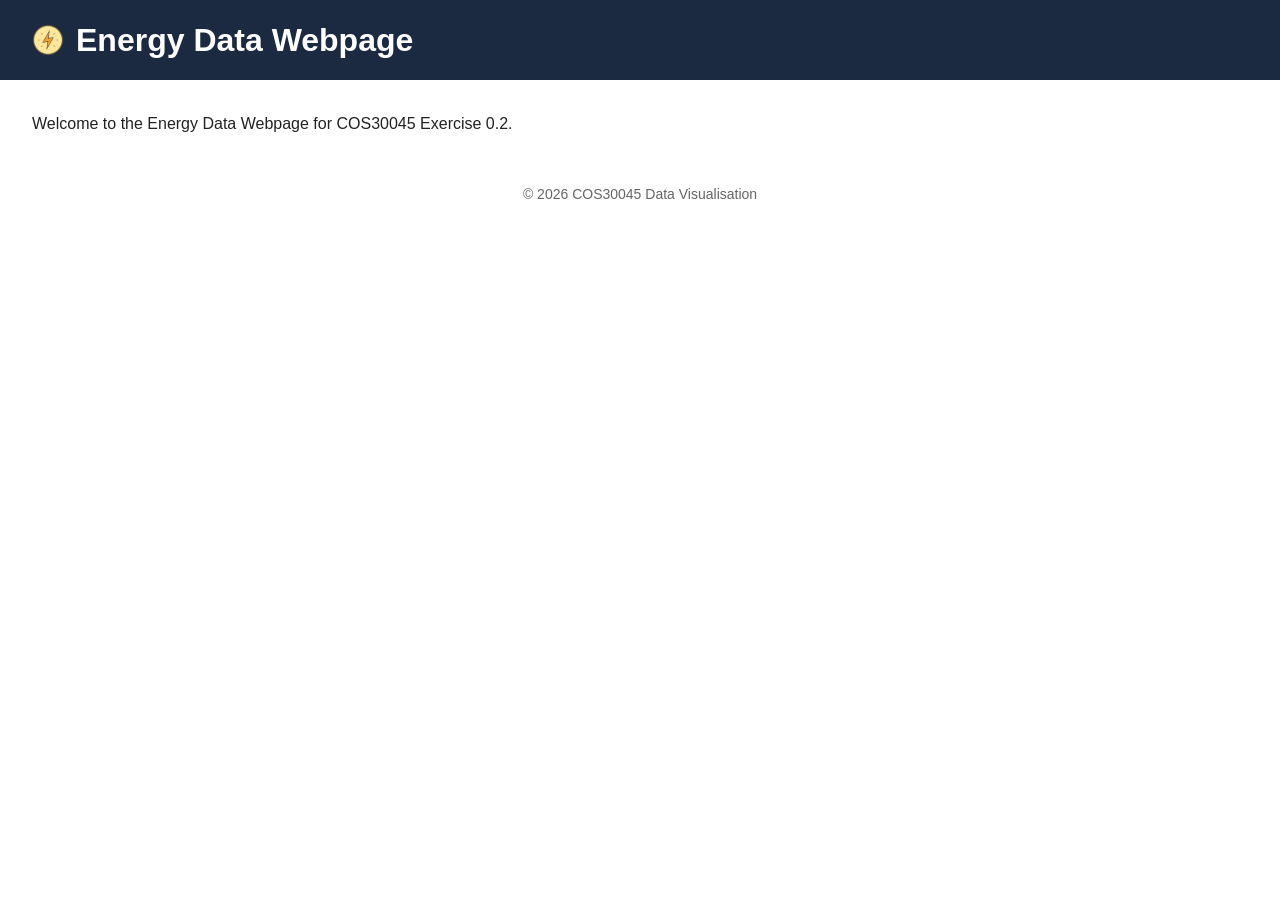
==== Exercise 0.2/energy-webpage-v1/index.html @ 3f9da539 "Creating basic structure Added basic structure to the project." ====
<!DOCTYPE html>
<html lang="en">
<head>
  <meta charset="UTF-8" />
  <meta name="viewport" content="width=device-width, initial-scale=1.0" />
  <title>Energy Data Webpage</title>
  <link rel="icon" type="image/png" href="images/PowerIcon.png" />
  <link rel="stylesheet" href="css/styles.css" />
</head>
<body>
  <header>
    <img src="images/PowerIcon.png" alt="Power Icon" class="logo" />
    <h1>Energy Data Webpage</h1>
  </header>

  <main>
    <p>Welcome to the Energy Data Webpage for COS30045 Exercise 0.2.</p>
  </main>

  <footer>
    <p>&copy; 2026 COS30045 Data Visualisation</p>
  </footer>

  <script src="js/scripts.js"></script>
</body>
</html>
---- Exercise 0.2/energy-webpage-v1/css/styles.css ----
* {
  box-sizing: border-box;
  margin: 0;
  padding: 0;
}

body {
  font-family: Arial, Helvetica, sans-serif;
  color: #222;
  line-height: 1.5;
}

header {
  display: flex;
  align-items: center;
  gap: 0.75rem;
  padding: 1rem 2rem;
  background-color: #1b2a41;
  color: #fff;
}

header .logo {
  width: 32px;
  height: 32px;
}

main {
  padding: 2rem;
}

footer {
  padding: 1rem 2rem;
  text-align: center;
  color: #666;
  font-size: 0.875rem;
}
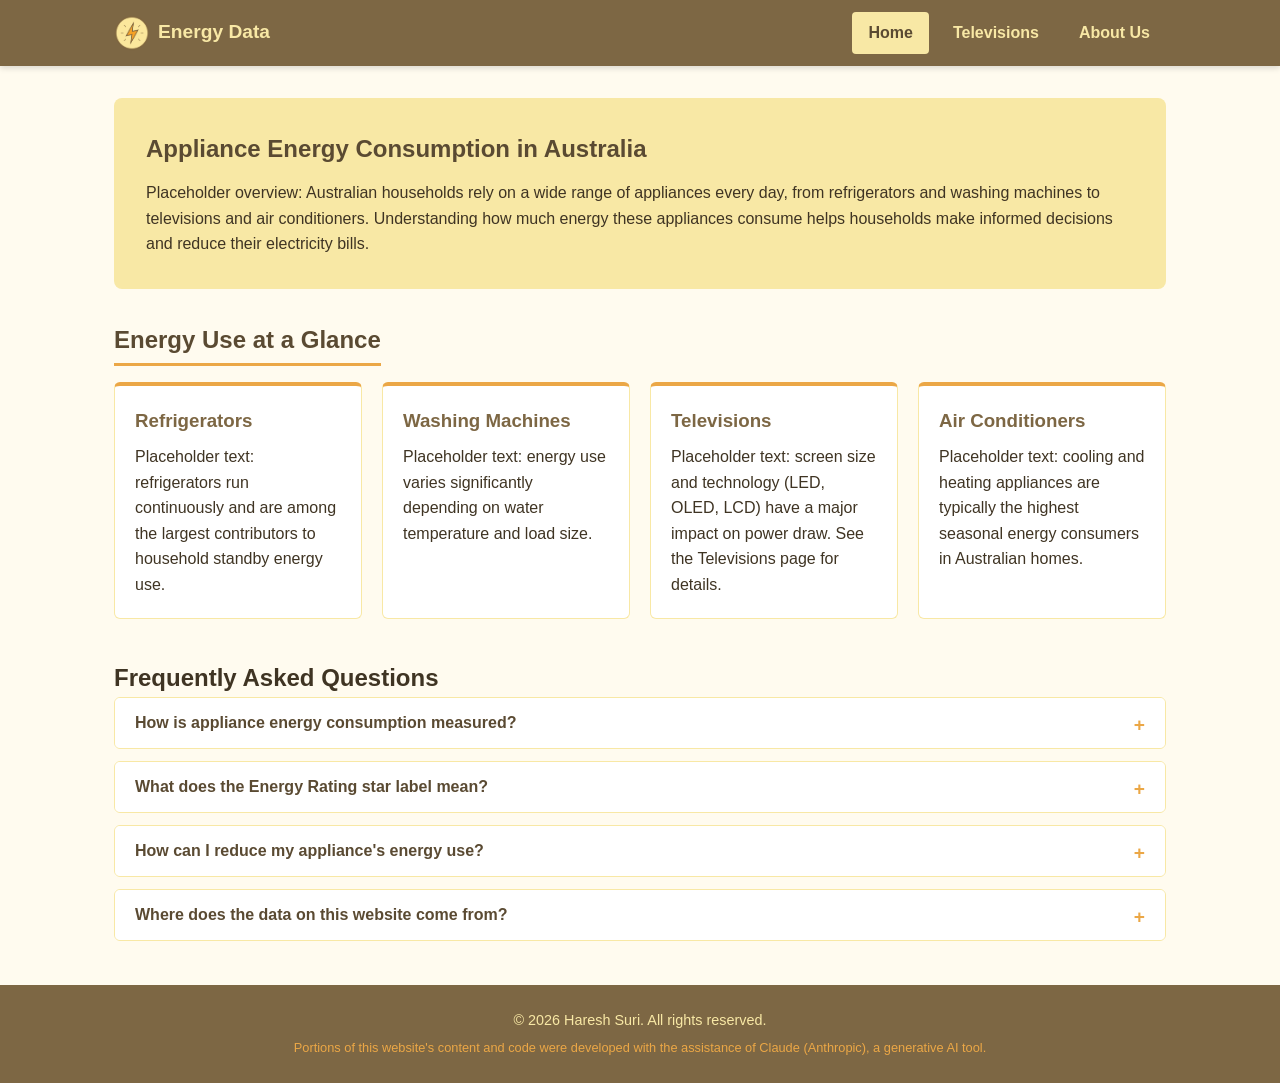
==== commit 13b4a73d: "Created Index Page Created the main landing page for the website using the logo and setup to redirec" ====
--- a/Exercise 0.2/energy-webpage-v1/index.html
+++ b/Exercise 0.2/energy-webpage-v1/index.html
@@ -3,22 +3,106 @@
 <head>
   <meta charset="UTF-8" />
   <meta name="viewport" content="width=device-width, initial-scale=1.0" />
-  <title>Energy Data Webpage</title>
+  <title>Home | Energy Data Webpage</title>
   <link rel="icon" type="image/png" href="images/PowerIcon.png" />
   <link rel="stylesheet" href="css/styles.css" />
 </head>
 <body>
-  <header>
-    <img src="images/PowerIcon.png" alt="Power Icon" class="logo" />
-    <h1>Energy Data Webpage</h1>
+  <header class="site-header">
+    <nav class="navbar">
+      <a href="index.html" class="brand">
+        <img src="images/PowerIcon.png" alt="Energy Data logo" class="logo" />
+        <span class="brand-name">Energy Data</span>
+      </a>
+      <ul class="nav-links">
+        <li><a href="index.html" class="active" aria-current="page">Home</a></li>
+        <li><a href="televisions.html">Televisions</a></li>
+        <li><a href="about.html">About Us</a></li>
+      </ul>
+    </nav>
   </header>
 
   <main>
-    <p>Welcome to the Energy Data Webpage for COS30045 Exercise 0.2.</p>
+    <section class="hero">
+      <h1>Appliance Energy Consumption in Australia</h1>
+      <p>
+        Placeholder overview: Australian households rely on a wide range of appliances every day,
+        from refrigerators and washing machines to televisions and air conditioners. Understanding
+        how much energy these appliances consume helps households make informed decisions and
+        reduce their electricity bills.
+      </p>
+    </section>
+
+    <section class="content-block">
+      <h2>Energy Use at a Glance</h2>
+      <div class="card-grid">
+        <article class="card">
+          <h3>Refrigerators</h3>
+          <p>Placeholder text: refrigerators run continuously and are among the largest contributors to household standby energy use.</p>
+        </article>
+        <article class="card">
+          <h3>Washing Machines</h3>
+          <p>Placeholder text: energy use varies significantly depending on water temperature and load size.</p>
+        </article>
+        <article class="card">
+          <h3>Televisions</h3>
+          <p>Placeholder text: screen size and technology (LED, OLED, LCD) have a major impact on power draw. See the Televisions page for details.</p>
+        </article>
+        <article class="card">
+          <h3>Air Conditioners</h3>
+          <p>Placeholder text: cooling and heating appliances are typically the highest seasonal energy consumers in Australian homes.</p>
+        </article>
+      </div>
+    </section>
+
+    <section class="faq" aria-labelledby="faq-heading">
+      <h2 id="faq-heading">Frequently Asked Questions</h2>
+
+      <div class="faq-item">
+        <button class="faq-question" aria-expanded="false">
+          How is appliance energy consumption measured?
+        </button>
+        <div class="faq-answer" hidden>
+          <p>Placeholder answer: energy consumption is typically measured in kilowatt-hours (kWh) over a
+          given period, based on an appliance's power rating and usage time.</p>
+        </div>
+      </div>
+
+      <div class="faq-item">
+        <button class="faq-question" aria-expanded="false">
+          What does the Energy Rating star label mean?
+        </button>
+        <div class="faq-answer" hidden>
+          <p>Placeholder answer: the star rating compares the energy efficiency of similar appliances,
+          with more stars indicating lower energy use for a comparable size and feature set.</p>
+        </div>
+      </div>
+
+      <div class="faq-item">
+        <button class="faq-question" aria-expanded="false">
+          How can I reduce my appliance's energy use?
+        </button>
+        <div class="faq-answer" hidden>
+          <p>Placeholder answer: simple steps include switching off standby power, choosing efficient
+          settings, and replacing old appliances with higher star-rated models.</p>
+        </div>
+      </div>
+
+      <div class="faq-item">
+        <button class="faq-question" aria-expanded="false">
+          Where does the data on this website come from?
+        </button>
+        <div class="faq-answer" hidden>
+          <p>Placeholder answer: figures shown on this site are placeholder values for the purposes of
+          this exercise and will later be replaced with real Australian energy market data.</p>
+        </div>
+      </div>
+    </section>
   </main>
 
-  <footer>
-    <p>&copy; 2026 COS30045 Data Visualisation</p>
+  <footer class="site-footer">
+    <p>&copy; <span id="current-year"></span> Haresh Suri. All rights reserved.</p>
+    <p class="genai-note">Portions of this website's content and code were developed with the assistance of Claude (Anthropic), a generative AI tool.</p>
   </footer>
 
   <script src="js/scripts.js"></script>
--- a/Exercise 0.2/energy-webpage-v1/css/styles.css
+++ b/Exercise 0.2/energy-webpage-v1/css/styles.css
@@ -1,3 +1,14 @@
+/* ===== Colour palette (matches images/PowerIcon.png) ===== */
+:root {
+  --color-brown: #7D6744;
+  --color-brown-dark: #5A4A32;
+  --color-orange: #EBA746;
+  --color-pale-yellow: #F8E8A5;
+  --color-cream: #FFFBEF;
+  --color-text: #3F3423;
+  --color-white: #FFFFFF;
+}
+
 * {
   box-sizing: border-box;
   margin: 0;
@@ -6,31 +17,224 @@
 
 body {
   font-family: Arial, Helvetica, sans-serif;
-  color: #222;
-  line-height: 1.5;
-}
-
-header {
+  color: var(--color-text);
+  background-color: var(--color-cream);
+  line-height: 1.6;
+}
+
+a {
+  color: inherit;
+  text-decoration: none;
+}
+
+img {
+  max-width: 100%;
+  display: block;
+}
+
+/* ===== Header / Navigation ===== */
+.site-header {
+  background-color: var(--color-brown);
+  box-shadow: 0 2px 6px rgba(0, 0, 0, 0.15);
+}
+
+.navbar {
+  max-width: 1100px;
+  margin: 0 auto;
   display: flex;
   align-items: center;
-  gap: 0.75rem;
-  padding: 1rem 2rem;
-  background-color: #1b2a41;
-  color: #fff;
-}
-
-header .logo {
-  width: 32px;
-  height: 32px;
-}
-
+  justify-content: space-between;
+  padding: 0.75rem 1.5rem;
+  flex-wrap: wrap;
+  gap: 1rem;
+}
+
+.brand {
+  display: flex;
+  align-items: center;
+  gap: 0.5rem;
+}
+
+.brand .logo {
+  width: 36px;
+  height: 36px;
+}
+
+.brand-name {
+  color: var(--color-pale-yellow);
+  font-weight: bold;
+  font-size: 1.2rem;
+}
+
+.nav-links {
+  list-style: none;
+  display: flex;
+  gap: 0.5rem;
+}
+
+.nav-links a {
+  display: inline-block;
+  padding: 0.5rem 1rem;
+  border-radius: 4px;
+  color: var(--color-pale-yellow);
+  font-weight: 600;
+  transition: background-color 0.2s ease, color 0.2s ease;
+}
+
+.nav-links a:hover {
+  background-color: var(--color-orange);
+  color: var(--color-brown-dark);
+}
+
+.nav-links a.active {
+  background-color: var(--color-pale-yellow);
+  color: var(--color-brown-dark);
+}
+
+/* ===== Main content ===== */
 main {
+  max-width: 1100px;
+  margin: 0 auto;
+  padding: 2rem 1.5rem;
+}
+
+.hero {
+  background-color: var(--color-pale-yellow);
+  border-radius: 8px;
   padding: 2rem;
-}
-
-footer {
-  padding: 1rem 2rem;
+  margin-bottom: 2rem;
+}
+
+.hero h1 {
+  color: var(--color-brown-dark);
+  margin-bottom: 0.75rem;
+}
+
+.content-block {
+  margin-bottom: 2.5rem;
+}
+
+.content-block h2 {
+  color: var(--color-brown-dark);
+  border-bottom: 3px solid var(--color-orange);
+  display: inline-block;
+  padding-bottom: 0.25rem;
+  margin-bottom: 1rem;
+}
+
+.card-grid {
+  display: grid;
+  grid-template-columns: repeat(auto-fit, minmax(220px, 1fr));
+  gap: 1.25rem;
+}
+
+.card {
+  background-color: var(--color-white);
+  border: 1px solid var(--color-pale-yellow);
+  border-top: 4px solid var(--color-orange);
+  border-radius: 6px;
+  padding: 1.25rem;
+}
+
+.card h3 {
+  color: var(--color-brown);
+  margin-bottom: 0.5rem;
+}
+
+/* ===== FAQ accordion ===== */
+.faq-item {
+  border: 1px solid var(--color-pale-yellow);
+  border-radius: 6px;
+  margin-bottom: 0.75rem;
+  overflow: hidden;
+}
+
+.faq-question {
+  width: 100%;
+  text-align: left;
+  background-color: var(--color-white);
+  border: none;
+  padding: 1rem 1.25rem;
+  font-size: 1rem;
+  font-weight: 600;
+  color: var(--color-brown-dark);
+  cursor: pointer;
+  position: relative;
+  transition: background-color 0.2s ease;
+}
+
+.faq-question:hover {
+  background-color: var(--color-pale-yellow);
+}
+
+.faq-question::after {
+  content: "+";
+  position: absolute;
+  right: 1.25rem;
+  color: var(--color-orange);
+  font-weight: bold;
+  font-size: 1.2rem;
+}
+
+.faq-question[aria-expanded="true"]::after {
+  content: "\2212";
+}
+
+.faq-answer {
+  padding: 0 1.25rem 1rem 1.25rem;
+  color: var(--color-text);
+}
+
+/* ===== Tables (Televisions page) ===== */
+.table-wrapper {
+  overflow-x: auto;
+}
+
+.data-table {
+  width: 100%;
+  border-collapse: collapse;
+  background-color: var(--color-white);
+}
+
+.data-table th,
+.data-table td {
+  padding: 0.75rem 1rem;
+  border: 1px solid var(--color-pale-yellow);
+  text-align: left;
+}
+
+.data-table thead {
+  background-color: var(--color-brown);
+  color: var(--color-pale-yellow);
+}
+
+.table-note {
+  margin-top: 0.5rem;
+  font-size: 0.85rem;
+  color: var(--color-brown);
+  font-style: italic;
+}
+
+.tips-list {
+  list-style: disc;
+  padding-left: 1.5rem;
+}
+
+.tips-list li {
+  margin-bottom: 0.5rem;
+}
+
+/* ===== Footer ===== */
+.site-footer {
+  background-color: var(--color-brown);
+  color: var(--color-pale-yellow);
   text-align: center;
-  color: #666;
-  font-size: 0.875rem;
-}
+  padding: 1.5rem;
+  font-size: 0.9rem;
+}
+
+.site-footer .genai-note {
+  margin-top: 0.4rem;
+  font-size: 0.8rem;
+  color: var(--color-orange);
+}
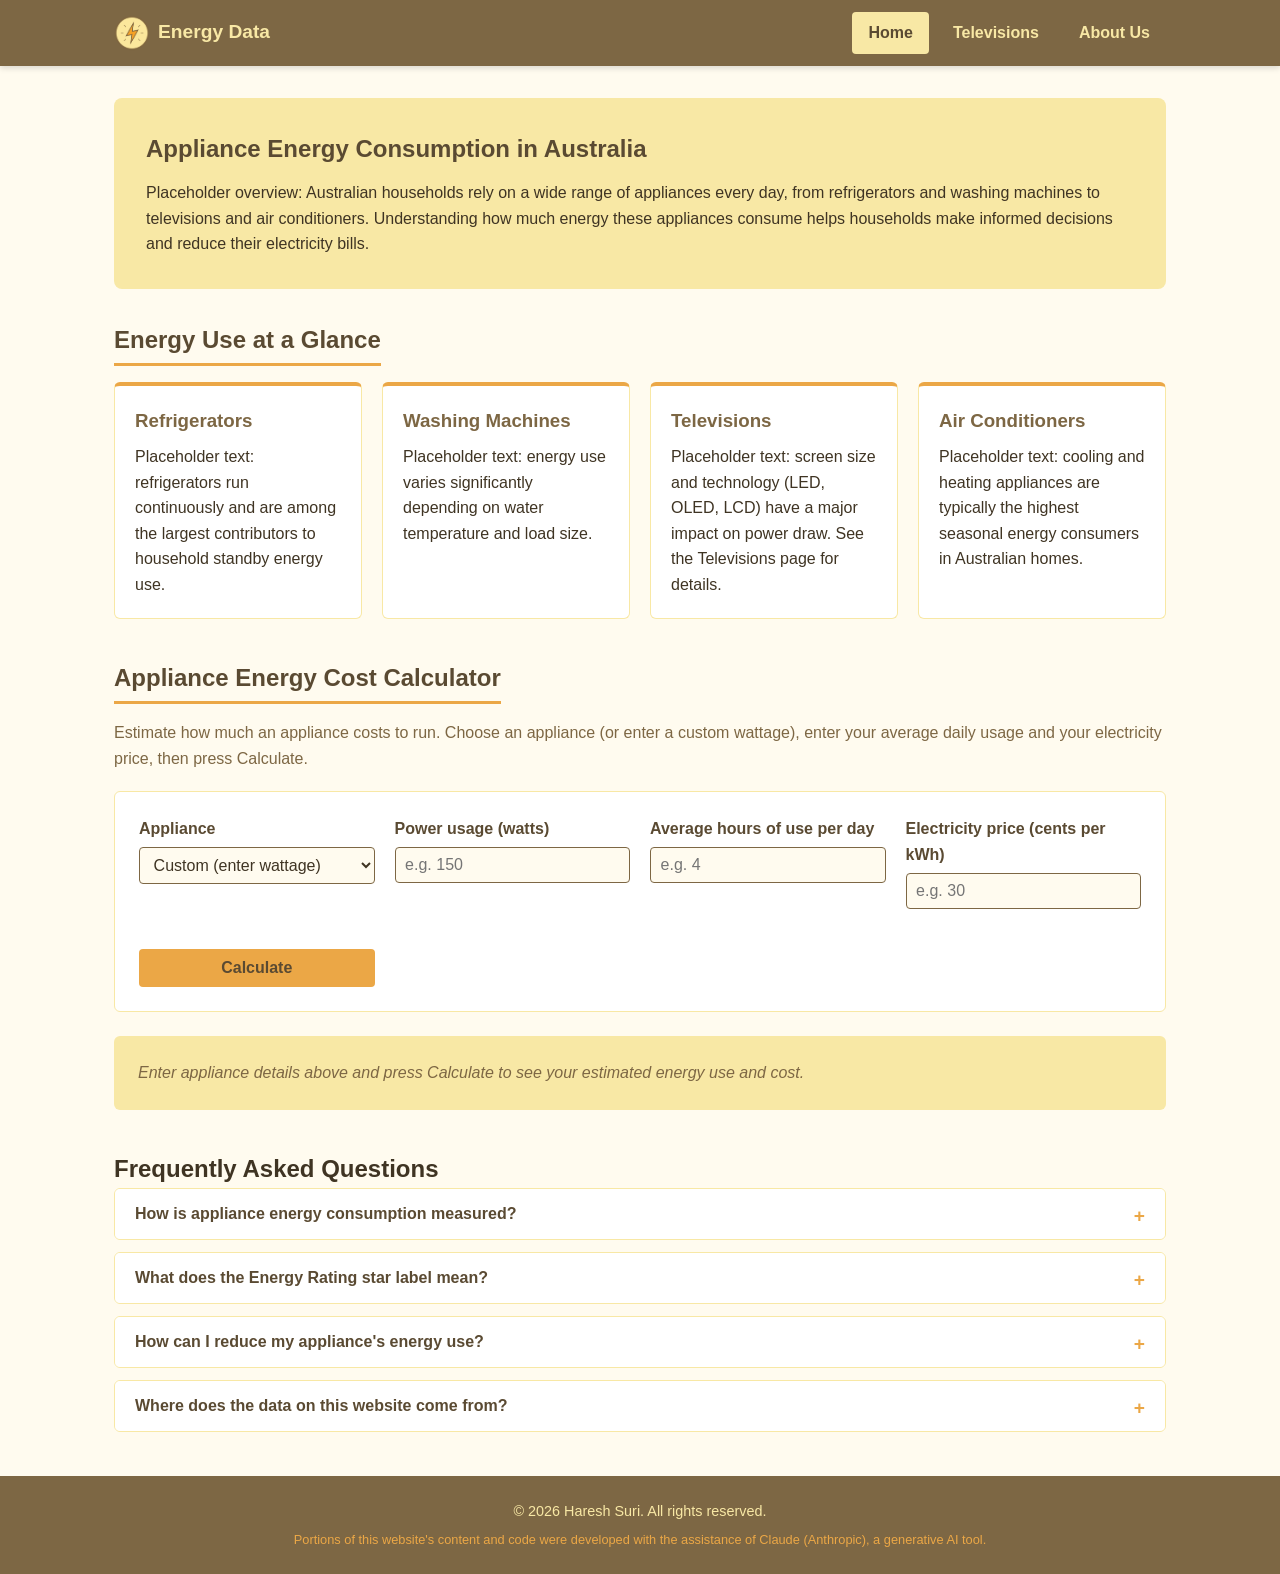
==== commit 8bab205f: "Completed Java Script Challenge Added the power consumption and cost calculator to the front landing" ====
--- a/Exercise 0.2/energy-webpage-v1/index.html
+++ b/Exercise 0.2/energy-webpage-v1/index.html
@@ -55,6 +55,54 @@
       </div>
     </section>
 
+    <section class="content-block calculator" aria-labelledby="calculator-heading">
+      <h2 id="calculator-heading">Appliance Energy Cost Calculator</h2>
+      <p class="calculator-intro">
+        Estimate how much an appliance costs to run. Choose an appliance (or enter a custom
+        wattage), enter your average daily usage and your electricity price, then press Calculate.
+      </p>
+
+      <form id="calculator-form" class="calculator-form" novalidate>
+        <div class="form-group">
+          <label for="appliance-select">Appliance</label>
+          <select id="appliance-select">
+            <option value="custom" data-watts="">Custom (enter wattage)</option>
+            <option value="fridge" data-watts="150">Refrigerator (150 W)</option>
+            <option value="washer" data-watts="500">Washing Machine (500 W)</option>
+            <option value="led-tv" data-watts="80">LED Television 55" (80 W)</option>
+            <option value="oled-tv" data-watts="110">OLED Television 55" (110 W)</option>
+            <option value="aircon" data-watts="2000">Air Conditioner – split system (2000 W)</option>
+            <option value="kettle" data-watts="1200">Electric Kettle (1200 W)</option>
+            <option value="fan" data-watts="60">Ceiling Fan (60 W)</option>
+          </select>
+        </div>
+
+        <div class="form-group">
+          <label for="watts-input">Power usage (watts)</label>
+          <input type="number" id="watts-input" min="1" max="10000" step="1" placeholder="e.g. 150" />
+          <span class="field-error" id="watts-error"></span>
+        </div>
+
+        <div class="form-group">
+          <label for="hours-input">Average hours of use per day</label>
+          <input type="number" id="hours-input" min="0" max="24" step="0.1" placeholder="e.g. 4" />
+          <span class="field-error" id="hours-error"></span>
+        </div>
+
+        <div class="form-group">
+          <label for="price-input">Electricity price (cents per kWh)</label>
+          <input type="number" id="price-input" min="0" max="200" step="0.1" placeholder="e.g. 30" />
+          <span class="field-error" id="price-error"></span>
+        </div>
+
+        <button type="submit" class="calculator-submit">Calculate</button>
+      </form>
+
+      <div id="calculator-results" class="calculator-results" aria-live="polite">
+        <p class="calculator-placeholder">Enter appliance details above and press Calculate to see your estimated energy use and cost.</p>
+      </div>
+    </section>
+
     <section class="faq" aria-labelledby="faq-heading">
       <h2 id="faq-heading">Frequently Asked Questions</h2>
 
--- a/Exercise 0.2/energy-webpage-v1/css/styles.css
+++ b/Exercise 0.2/energy-webpage-v1/css/styles.css
@@ -185,6 +185,116 @@
   color: var(--color-text);
 }
 
+/* ===== Appliance Energy Cost Calculator ===== */
+.calculator-intro {
+  margin-bottom: 1.25rem;
+  color: var(--color-brown);
+}
+
+.calculator-form {
+  display: grid;
+  grid-template-columns: repeat(auto-fit, minmax(200px, 1fr));
+  gap: 1.25rem;
+  background-color: var(--color-white);
+  border: 1px solid var(--color-pale-yellow);
+  border-radius: 6px;
+  padding: 1.5rem;
+}
+
+.form-group {
+  display: flex;
+  flex-direction: column;
+  gap: 0.35rem;
+}
+
+.form-group label {
+  font-weight: 600;
+  color: var(--color-brown-dark);
+}
+
+.form-group select,
+.form-group input {
+  padding: 0.5rem 0.6rem;
+  border: 1px solid var(--color-brown);
+  border-radius: 4px;
+  font-size: 1rem;
+  font-family: inherit;
+  color: var(--color-text);
+  background-color: var(--color-cream);
+}
+
+.form-group select:focus,
+.form-group input:focus {
+  outline: 2px solid var(--color-orange);
+  outline-offset: 1px;
+}
+
+.field-error {
+  min-height: 1.1em;
+  font-size: 0.8rem;
+  color: #B3261E;
+}
+
+.calculator-submit {
+  align-self: end;
+  background-color: var(--color-orange);
+  color: var(--color-brown-dark);
+  border: none;
+  border-radius: 4px;
+  padding: 0.65rem 1.5rem;
+  font-size: 1rem;
+  font-weight: 700;
+  cursor: pointer;
+  transition: background-color 0.2s ease;
+  height: fit-content;
+}
+
+.calculator-submit:hover {
+  background-color: var(--color-brown);
+  color: var(--color-pale-yellow);
+}
+
+.calculator-results {
+  margin-top: 1.5rem;
+  background-color: var(--color-pale-yellow);
+  border-radius: 6px;
+  padding: 1.5rem;
+}
+
+.calculator-results h3 {
+  color: var(--color-brown-dark);
+  margin-bottom: 1rem;
+}
+
+.calculator-placeholder {
+  color: var(--color-brown);
+  font-style: italic;
+}
+
+.calculator-error {
+  color: #B3261E;
+  font-weight: 600;
+}
+
+.result-list {
+  display: grid;
+  grid-template-columns: repeat(auto-fit, minmax(180px, 1fr));
+  gap: 0.75rem 1.5rem;
+}
+
+.result-label {
+  font-size: 0.85rem;
+  color: var(--color-brown);
+  text-transform: uppercase;
+  letter-spacing: 0.03em;
+}
+
+.result-value {
+  font-size: 1.3rem;
+  font-weight: 700;
+  color: var(--color-brown-dark);
+}
+
 /* ===== Tables (Televisions page) ===== */
 .table-wrapper {
   overflow-x: auto;
